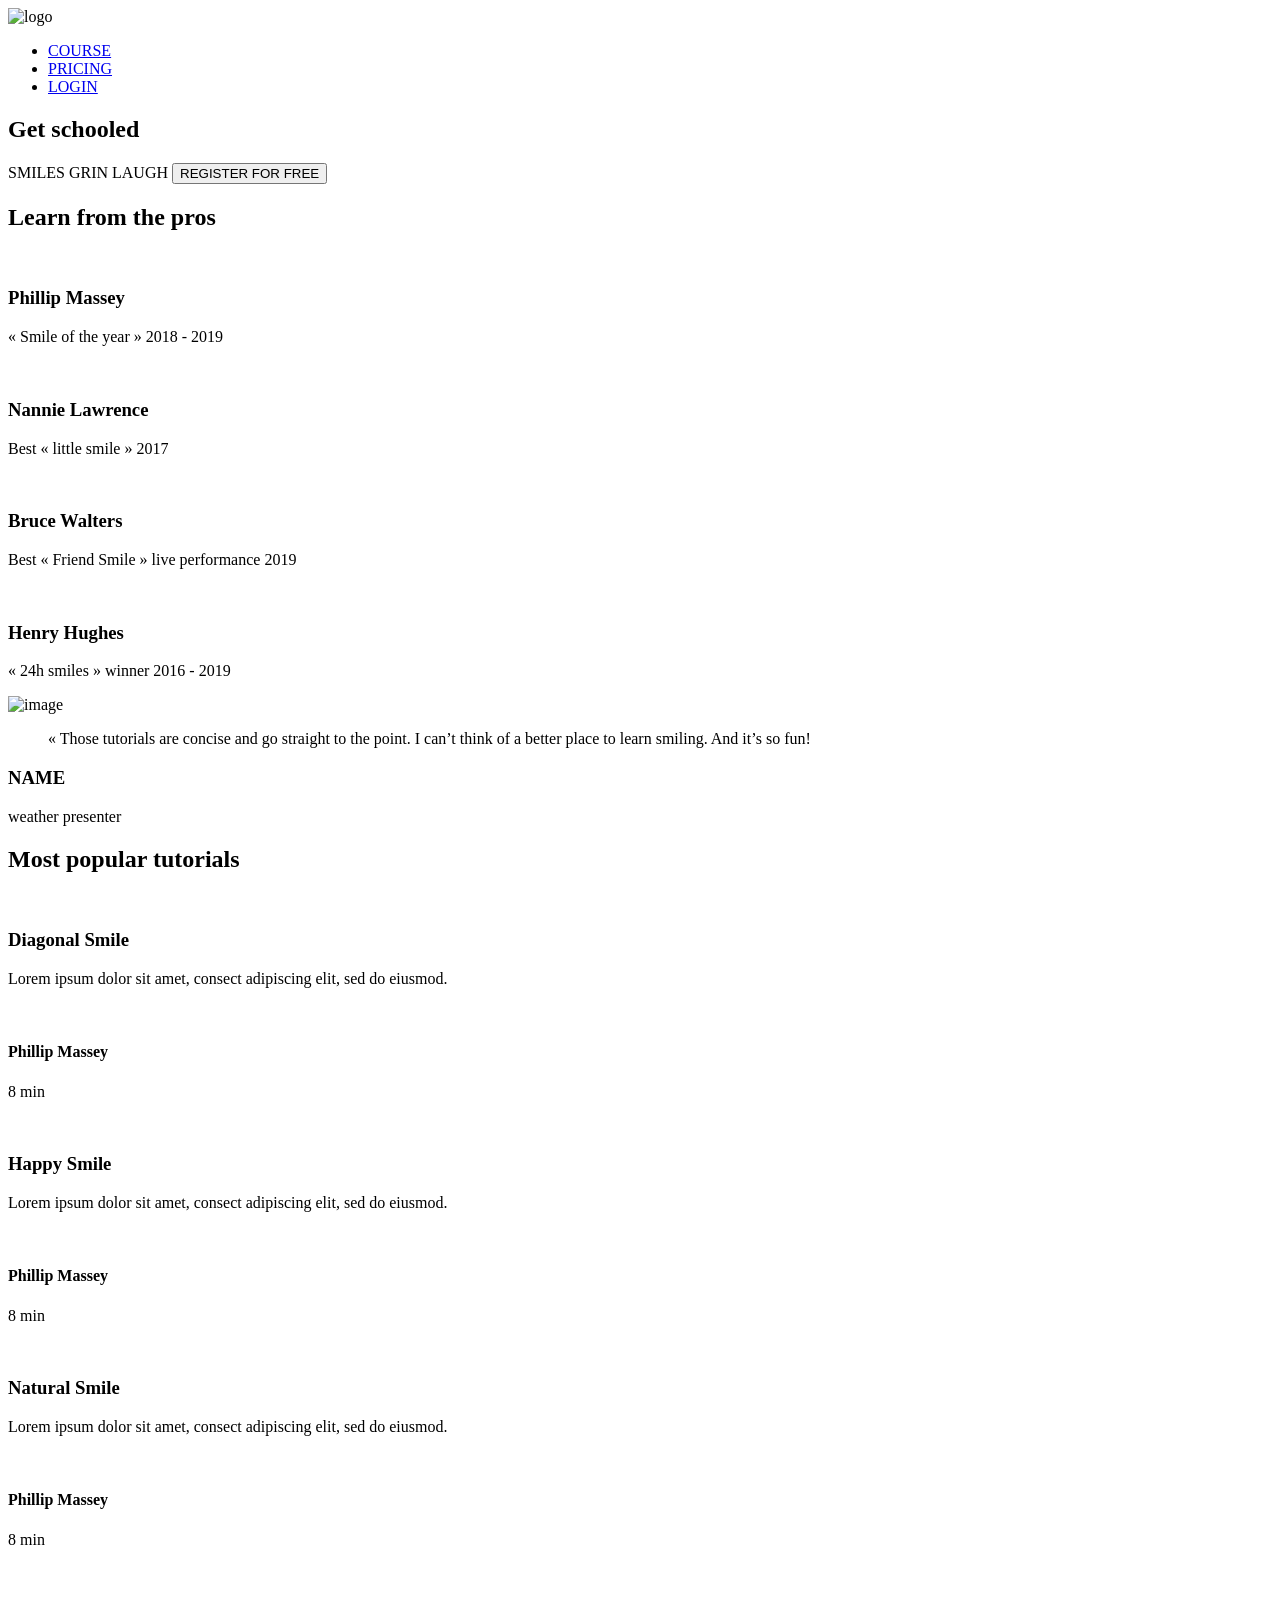
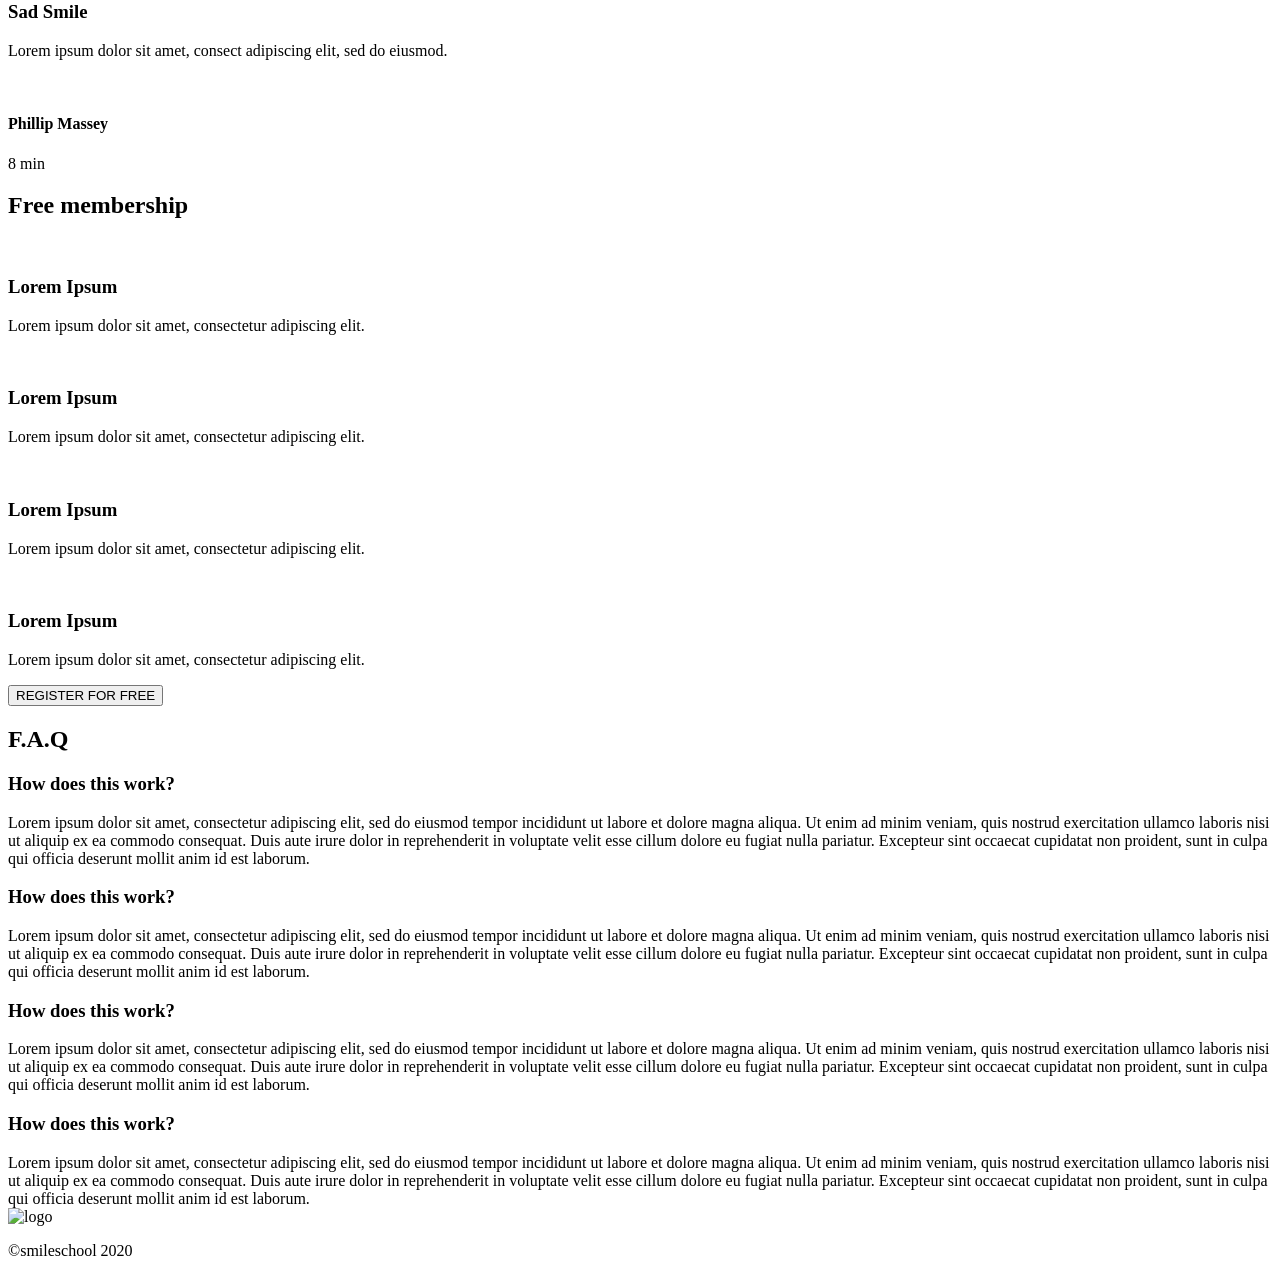
==== css_advanced/index.html @ 642b62f1 "add index.html and README.md to css_advanced" ====
<!DOCTYPE html>
<html lang="en">
<head>
    <meta charset="UTF-8">
    <meta name="viewport" content="width=device-width, initial-scale=1.0">
    <script src="https://kit.fontawesome.com/4a2b055604.js" crossorigin="anonymous"></script>
    <title>Document</title>
</head>
<body>
    <header>
        <nav>
            <img src="https://fakeimg.pl/250x250?text=Sample+Logo" alt="logo">
          
            <ul>
                <li><a href="#">COURSE</a></li>
                <li><a href="#">PRICING</a></li>
                <li><a href="#">LOGIN</a></li>
            </ul>
        </nav>
        
    </header>
    <main>
        <section>
            <div>
                <h1>Get schooled</h1>
                <span>SMILES</span>
                <span>GRIN</span>
                <span>LAUGH</span>
                <button>REGISTER FOR FREE</button>
            </div>
            <div>
                <h2>Learn from the pros</h2>
                <div>
                    <div>
                        <img src="./images/1 (3).png" alt="">
                        <h3>Phillip Massey</h3>
                        <p>« Smile of the year » 2018 - 2019</p>
                    </div>
                    <div>
                        <img src="./images/6.png" alt="">
                        <h3>Nannie Lawrence</h3>
                        <p>Best « little smile » 2017</p>
                    </div>
                    <div>
                        <img src="./images/7.png" alt="">
                        <h3>Bruce Walters</h3>
                        <p>Best « Friend Smile » live performance 2019</p>
                    </div>
                    <div>
                        <img src="./images/8.png" alt="">
                        <h3>Henry Hughes</h3>
                        <p>« 24h smiles » winner 2016 - 2019</p>
                    </div>
                </div>
            </div>
        </section>
        <section>
            <div>
                <img src="./images/Bitmap.png" alt="image">
            </div>
            <div>
                <blockquote>« Those tutorials are concise and go straight to the point. I can’t think of a better place to learn smiling. And it’s so fun!</blockquote>
                <h3>NAME</h3>
                <P>weather presenter</P>
            </div>
        </section>
        <section>
            <h2>Most popular tutorials</h2>
            <div>
                <img src="./images/Bitmap (1).png" alt="">
                <h3>Diagonal Smile</h3>
                <p>Lorem ipsum dolor sit amet, consect adipiscing elit, sed do eiusmod.</p>
                <div>
                    <img src="./images/1 (3).png" alt="">
                    <h4>Phillip Massey</h4>
                </div>
                <div>
                    <div><i class="fa-solid fa-star"></i></div>
                    <div><i class="fa-solid fa-star"></i></div>
                    <div><i class="fa-solid fa-star"></i></div>
                    <div><i class="fa-solid fa-star"></i></div>
                    <div><i class="fa-solid fa-star"></i></div>
                </div>
                <p>8 min</p>
            </div>
            <div>
                <img src="./images/Bitmap (4).png" alt="">
                <h3>Happy Smile</h3>
                <p>Lorem ipsum dolor sit amet, consect adipiscing elit, sed do eiusmod.</p>
                <div>
                    <img src="./images/1 (3).png" alt="">
                    <h4>Phillip Massey</h4>
                </div>
                <div>
                    <div><i class="fa-solid fa-star"></i></div>
                    <div><i class="fa-solid fa-star"></i></div>
                    <div><i class="fa-solid fa-star"></i></div>
                    <div><i class="fa-solid fa-star"></i></div>
                    <div><i class="fa-solid fa-star"></i></div>
                </div>
                <p>8 min</p>
            </div>
            <div>
                <img src="./images/Bitmap (3).png" alt="">
                <h3>Natural Smile</h3>
                <p>Lorem ipsum dolor sit amet, consect adipiscing elit, sed do eiusmod.</p>
                <div>
                    <img src="./images/1 (3).png" alt="">
                    <h4>Phillip Massey</h4>
                </div>
                <div>
                    <div><i class="fa-solid fa-star"></i></div>
                    <div><i class="fa-solid fa-star"></i></div>
                    <div><i class="fa-solid fa-star"></i></div>
                    <div><i class="fa-solid fa-star"></i></div>
                    <div><i class="fa-solid fa-star"></i></div>
                </div>
                <p>8 min</p>
            </div>
            <div>
                <img src="./images/Bitmap (2).png" alt="">
                <h3>Sad Smile</h3>
                <p>Lorem ipsum dolor sit amet, consect adipiscing elit, sed do eiusmod.</p>
                <div>
                    <img src="./images/1 (3).png" alt="">
                    <h4>Phillip Massey</h4>
                </div>
                <div>
                    <div><i class="fa-solid fa-star"></i></div>
                    <div><i class="fa-solid fa-star"></i></div>
                    <div><i class="fa-solid fa-star"></i></div>
                    <div><i class="fa-solid fa-star"></i></div>
                    <div><i class="fa-solid fa-star"></i></div>
                </div>
                <p>8 min</p>
            </div>
        </section>
        <section>
            <h2>Free membership</h2>
            <div>
                <img src="./images/smile.svg" alt="">
                <h3>Lorem Ipsum</h3>
                <p>Lorem ipsum dolor sit amet, consectetur adipiscing elit.</p>
            </div>
            <div>
                <img src="./images/smile.svg" alt="">
                <h3>Lorem Ipsum</h3>
                <p>Lorem ipsum dolor sit amet, consectetur adipiscing elit.</p>
            </div>
            <div>
                <img src="./images/smile.svg" alt="">
                <h3>Lorem Ipsum</h3>
                <p>Lorem ipsum dolor sit amet, consectetur adipiscing elit.</p>
            </div>
            <div>
                <img src="./images/smile.svg" alt="">
                <h3>Lorem Ipsum</h3>
                <p>Lorem ipsum dolor sit amet, consectetur adipiscing elit.</p>
            </div>
            <button>REGISTER FOR FREE</button>
        </section>
        <section>
            <h2>F.A.Q</h2>
            <div>
                <div>
                    <div>
                        <h3>How does this work?</h3>
                    </div>
                    <div>
                        Lorem ipsum dolor sit amet, consectetur adipiscing elit, sed do eiusmod tempor incididunt ut labore et dolore magna aliqua. Ut enim ad minim veniam, quis nostrud exercitation ullamco laboris nisi ut aliquip ex ea commodo consequat. Duis aute irure dolor in reprehenderit in voluptate velit esse cillum dolore eu fugiat nulla pariatur. Excepteur sint occaecat cupidatat non proident, sunt in culpa qui officia deserunt mollit anim id est laborum.
                    </div>

                    <div>
                        <h3>How does this work?</h3>
                    </div>
                    <div>
                        Lorem ipsum dolor sit amet, consectetur adipiscing elit, sed do eiusmod tempor incididunt ut labore et dolore magna aliqua. Ut enim ad minim veniam, quis nostrud exercitation ullamco laboris nisi ut aliquip ex ea commodo consequat. Duis aute irure dolor in reprehenderit in voluptate velit esse cillum dolore eu fugiat nulla pariatur. Excepteur sint occaecat cupidatat non proident, sunt in culpa qui officia deserunt mollit anim id est laborum.
                    </div>
                </div>
                <div>
                    <div>
                        <h3>How does this work?</h3>
                    </div>
                    <div>
                        Lorem ipsum dolor sit amet, consectetur adipiscing elit, sed do eiusmod tempor incididunt ut labore et dolore magna aliqua. Ut enim ad minim veniam, quis nostrud exercitation ullamco laboris nisi ut aliquip ex ea commodo consequat. Duis aute irure dolor in reprehenderit in voluptate velit esse cillum dolore eu fugiat nulla pariatur. Excepteur sint occaecat cupidatat non proident, sunt in culpa qui officia deserunt mollit anim id est laborum.
                    </div>
                    <div>
                        <h3>How does this work?</h3>
                    </div>
                    <div>
                        Lorem ipsum dolor sit amet, consectetur adipiscing elit, sed do eiusmod tempor incididunt ut labore et dolore magna aliqua. Ut enim ad minim veniam, quis nostrud exercitation ullamco laboris nisi ut aliquip ex ea commodo consequat. Duis aute irure dolor in reprehenderit in voluptate velit esse cillum dolore eu fugiat nulla pariatur. Excepteur sint occaecat cupidatat non proident, sunt in culpa qui officia deserunt mollit anim id est laborum.
                    </div>
                </div>
            </div>
        </section>
    </main>
    <footer>
        <section>
            <div>
                <img src="https://fakeimg.pl/250x250?text=Sample+Logo" alt="logo">
                <div>
                    <i class="fa-brands fa-facebook"></i>
                    <i class="fa-brands fa-twitter"></i>
                    <i class="fa-brands fa-instagram"></i>
                </div>
            </div>
            <p>©smileschool 2020</p>
        </section>
    </footer>
</body>
</html>
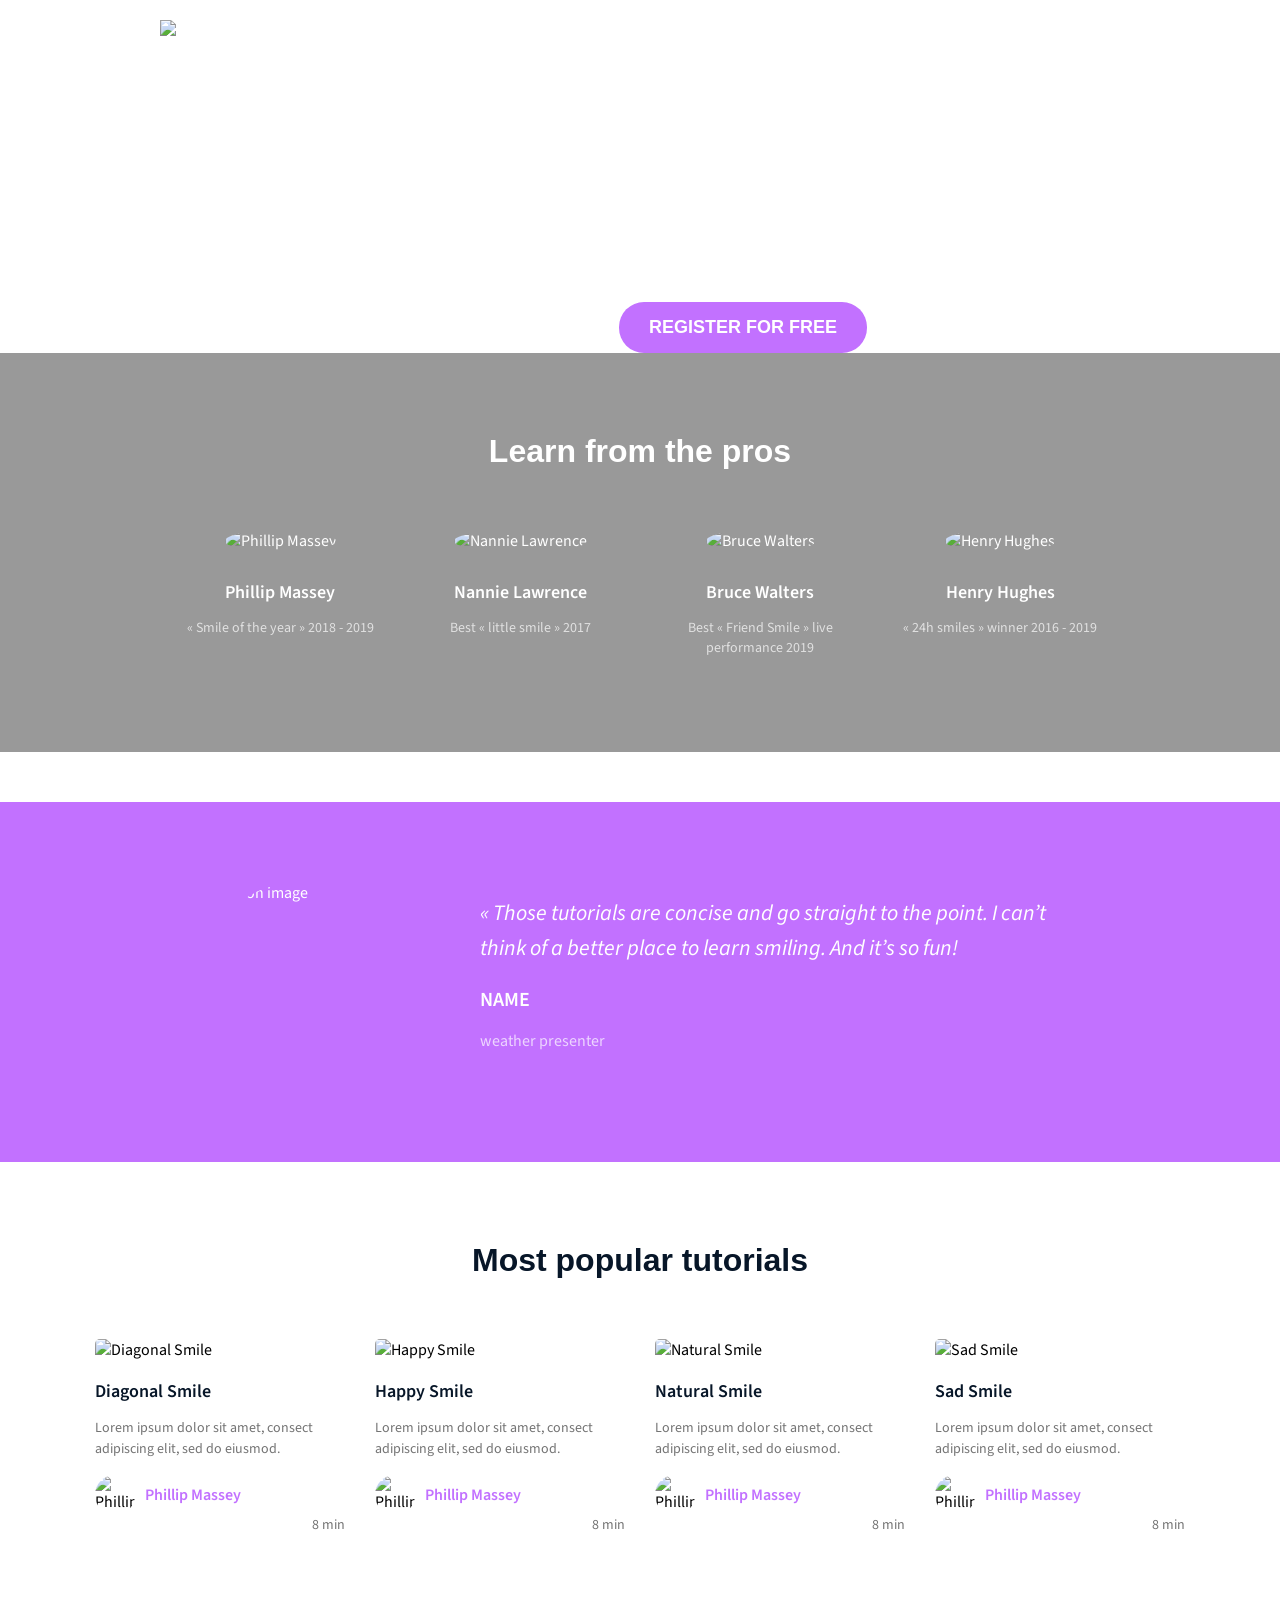
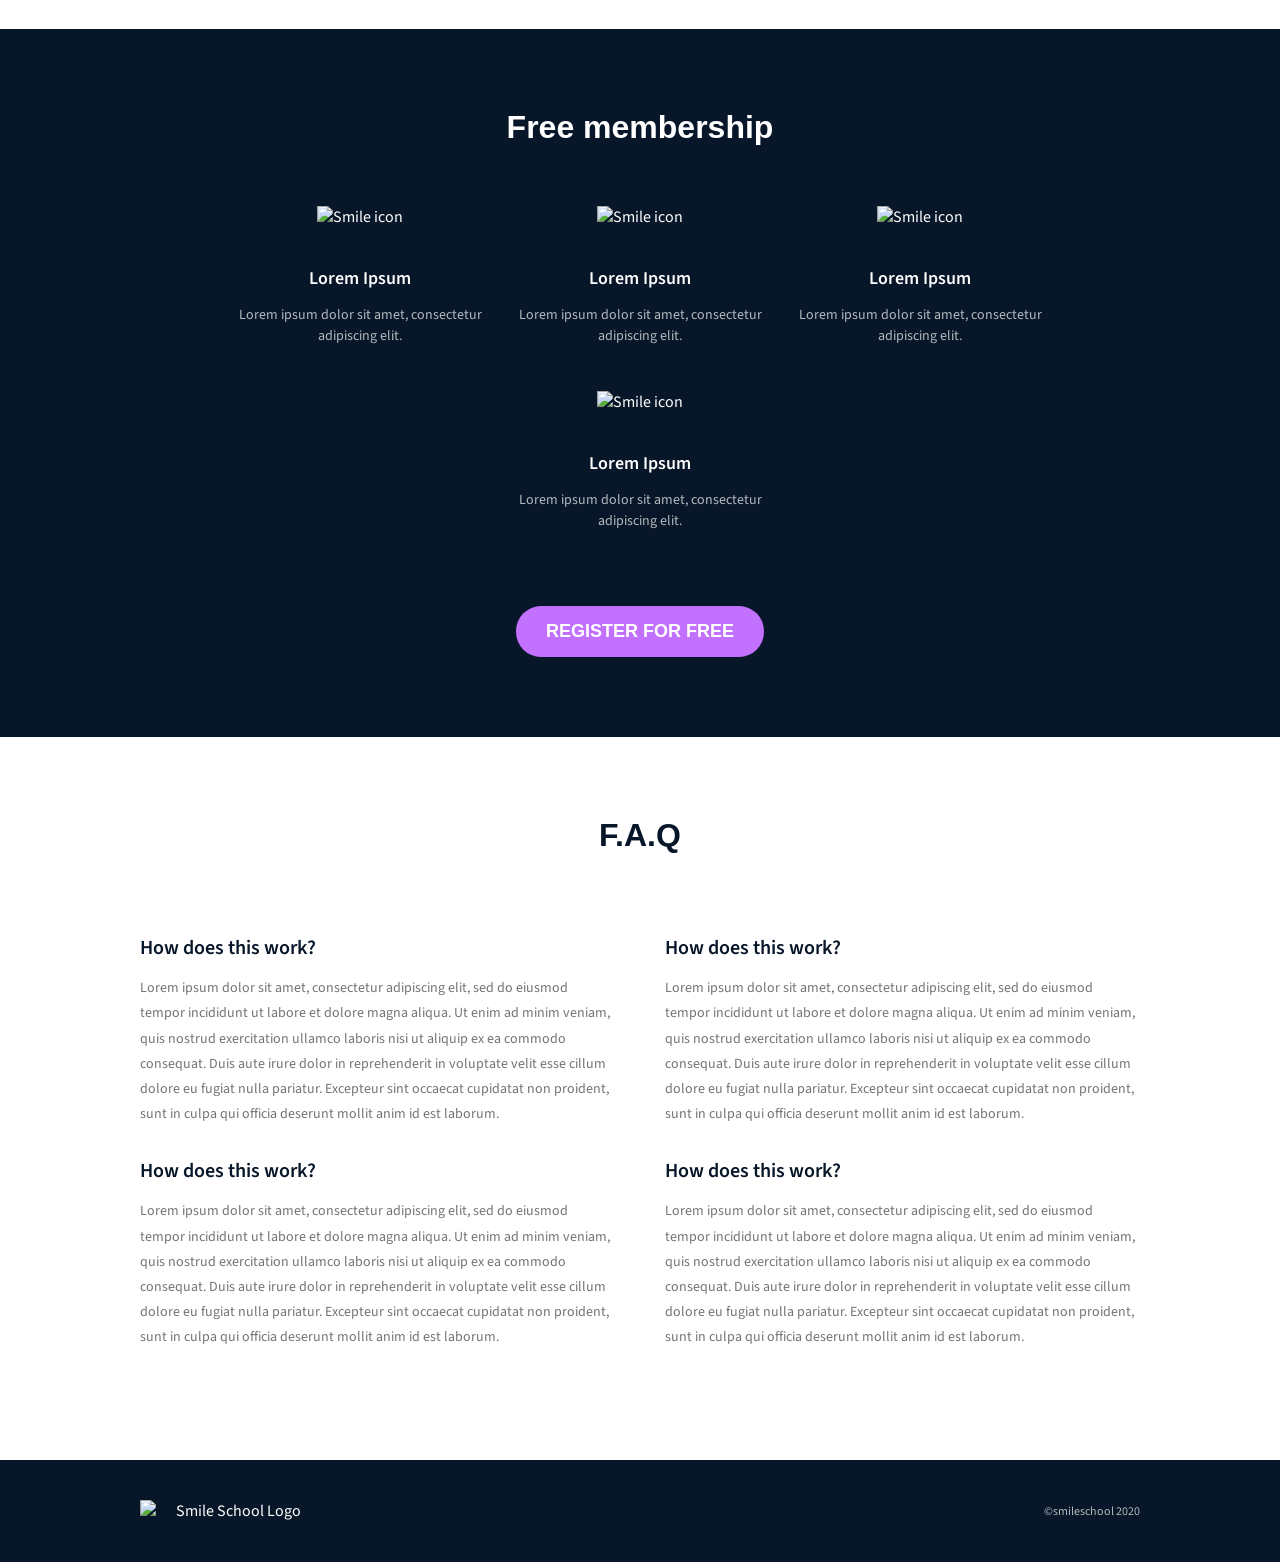
==== commit b4f70d7d: "Update index.html" ====
--- a/css_advanced/index.html
+++ b/css_advanced/index.html
@@ -4,13 +4,20 @@
     <meta charset="UTF-8">
     <meta name="viewport" content="width=device-width, initial-scale=1.0">
     <script src="https://kit.fontawesome.com/4a2b055604.js" crossorigin="anonymous"></script>
-    <title>Document</title>
+    <title>Smile School</title> <!-- Updated title as per Figma's implied name -->
+    <link rel="stylesheet" href="styles.css">
+    <!-- Links for fonts as per Figma: Source Sans Pro and Spin Cycle OT -->
+    <link href="https://fonts.googleapis.com/css2?family=Source+Sans+Pro:wght@400;600;700&display=swap" rel="stylesheet">
+    <link href="https://fonts.googleapis.com/css2?family=Red+Hat+Display:wght@700&display=swap" rel="stylesheet">
+    <!-- Using Red Hat Display as a close alternative to Spin Cycle OT, as Spin Cycle OT is not commonly available via Google Fonts. 
+         If Spin Cycle OT is a local font or custom font, it would need to be served via @font-face in CSS. -->
 </head>
 <body>
     <header>
         <nav>
-            <img src="https://fakeimg.pl/250x250?text=Sample+Logo" alt="logo">
-          
+            <!-- Assuming a proper logo image path, replaced placeholder -->
+            <img src="./images/SmileSchoolLogo.png" alt="Smile School Logo"> 
+            
             <ul>
                 <li><a href="#">COURSE</a></li>
                 <li><a href="#">PRICING</a></li>
@@ -20,185 +27,191 @@
         
     </header>
     <main>
-        <section>
-            <div>
+        <section class="hero-section">
+            <div class="hero-content">
                 <h1>Get schooled</h1>
                 <span>SMILES</span>
                 <span>GRIN</span>
                 <span>LAUGH</span>
-                <button>REGISTER FOR FREE</button>
-            </div>
-            <div>
+                <button class="button">REGISTER FOR FREE</button>
+            </div>
+            <div class="pros-section">
                 <h2>Learn from the pros</h2>
-                <div>
-                    <div>
-                        <img src="./images/1 (3).png" alt="">
+                <div class="pros-cards">
+                    <div class="pro-card">
+                        <img src="./images/1 (3).png" alt="Phillip Massey">
                         <h3>Phillip Massey</h3>
-                        <p>« Smile of the year » 2018 - 2019</p>
-                    </div>
-                    <div>
-                        <img src="./images/6.png" alt="">
+                        <p>« Smile of the year » 2018 - 2019</p>
+                    </div>
+                    <div class="pro-card">
+                        <img src="./images/6.png" alt="Nannie Lawrence">
                         <h3>Nannie Lawrence</h3>
-                        <p>Best « little smile » 2017</p>
-                    </div>
-                    <div>
-                        <img src="./images/7.png" alt="">
+                        <p>Best « little smile » 2017</p>
+                    </div>
+                    <div class="pro-card">
+                        <img src="./images/7.png" alt="Bruce Walters">
                         <h3>Bruce Walters</h3>
-                        <p>Best « Friend Smile » live performance 2019</p>
-                    </div>
-                    <div>
-                        <img src="./images/8.png" alt="">
+                        <p>Best « Friend Smile » live performance 2019</p>
+                    </div>
+                    <div class="pro-card">
+                        <img src="./images/8.png" alt="Henry Hughes">
                         <h3>Henry Hughes</h3>
-                        <p>« 24h smiles » winner 2016 - 2019</p>
-                    </div>
-                </div>
-            </div>
-        </section>
-        <section>
-            <div>
-                <img src="./images/Bitmap.png" alt="image">
-            </div>
-            <div>
-                <blockquote>« Those tutorials are concise and go straight to the point. I can’t think of a better place to learn smiling. And it’s so fun!</blockquote>
-                <h3>NAME</h3>
-                <P>weather presenter</P>
-            </div>
-        </section>
-        <section>
+                        <p>« 24h smiles » winner 2016 - 2019</p>
+                    </div>
+                </div>
+            </div>
+        </section>
+        <section class="quote-section">
+            <img src="./images/Bitmap.png" alt="Person image">
+            <div class="quote-content">
+                <blockquote>« Those tutorials are concise and go straight to the point. I can’t think of a better place to learn smiling. And it’s so fun!</blockquote>
+                <h3>NAME</h3> <!-- Placeholder NAME, replace if actual name is available -->
+                <p>weather presenter</p>
+            </div>
+        </section>
+        <section class="videos-section">
             <h2>Most popular tutorials</h2>
-            <div>
-                <img src="./images/Bitmap (1).png" alt="">
-                <h3>Diagonal Smile</h3>
-                <p>Lorem ipsum dolor sit amet, consect adipiscing elit, sed do eiusmod.</p>
-                <div>
-                    <img src="./images/1 (3).png" alt="">
-                    <h4>Phillip Massey</h4>
-                </div>
-                <div>
-                    <div><i class="fa-solid fa-star"></i></div>
-                    <div><i class="fa-solid fa-star"></i></div>
-                    <div><i class="fa-solid fa-star"></i></div>
-                    <div><i class="fa-solid fa-star"></i></div>
-                    <div><i class="fa-solid fa-star"></i></div>
-                </div>
-                <p>8 min</p>
-            </div>
-            <div>
-                <img src="./images/Bitmap (4).png" alt="">
-                <h3>Happy Smile</h3>
-                <p>Lorem ipsum dolor sit amet, consect adipiscing elit, sed do eiusmod.</p>
-                <div>
-                    <img src="./images/1 (3).png" alt="">
-                    <h4>Phillip Massey</h4>
-                </div>
-                <div>
-                    <div><i class="fa-solid fa-star"></i></div>
-                    <div><i class="fa-solid fa-star"></i></div>
-                    <div><i class="fa-solid fa-star"></i></div>
-                    <div><i class="fa-solid fa-star"></i></div>
-                    <div><i class="fa-solid fa-star"></i></div>
-                </div>
-                <p>8 min</p>
-            </div>
-            <div>
-                <img src="./images/Bitmap (3).png" alt="">
-                <h3>Natural Smile</h3>
-                <p>Lorem ipsum dolor sit amet, consect adipiscing elit, sed do eiusmod.</p>
-                <div>
-                    <img src="./images/1 (3).png" alt="">
-                    <h4>Phillip Massey</h4>
-                </div>
-                <div>
-                    <div><i class="fa-solid fa-star"></i></div>
-                    <div><i class="fa-solid fa-star"></i></div>
-                    <div><i class="fa-solid fa-star"></i></div>
-                    <div><i class="fa-solid fa-star"></i></div>
-                    <div><i class="fa-solid fa-star"></i></div>
-                </div>
-                <p>8 min</p>
-            </div>
-            <div>
-                <img src="./images/Bitmap (2).png" alt="">
-                <h3>Sad Smile</h3>
-                <p>Lorem ipsum dolor sit amet, consect adipiscing elit, sed do eiusmod.</p>
-                <div>
-                    <img src="./images/1 (3).png" alt="">
-                    <h4>Phillip Massey</h4>
-                </div>
-                <div>
-                    <div><i class="fa-solid fa-star"></i></div>
-                    <div><i class="fa-solid fa-star"></i></div>
-                    <div><i class="fa-solid fa-star"></i></div>
-                    <div><i class="fa-solid fa-star"></i></div>
-                    <div><i class="fa-solid fa-star"></i></div>
-                </div>
-                <p>8 min</p>
-            </div>
-        </section>
-        <section>
+            <div class="video-list">
+                <div class="video-card">
+                    <div class="thumbnail">
+                        <img src="./images/Bitmap (1).png" alt="Diagonal Smile">
+                        <i class="fas fa-play play-button"></i> <!-- Play button added -->
+                    </div>
+                    <h3>Diagonal Smile</h3>
+                    <p class="description">Lorem ipsum dolor sit amet, consect adipiscing elit, sed do eiusmod.</p>
+                    <div class="author-info">
+                        <img src="./images/1 (3).png" alt="Phillip Massey">
+                        <h4>Phillip Massey</h4>
+                    </div>
+                    <div class="rating">
+                        <div><i class="fa-solid fa-star"></i></div>
+                        <div><i class="fa-solid fa-star"></i></div>
+                        <div><i class="fa-solid fa-star"></i></div>
+                        <div><i class="fa-solid fa-star"></i></div>
+                        <div><i class="fa-solid fa-star star-empty"></i></div> <!-- Adjusted for 4 stars filled -->
+                    </div>
+                    <p class="duration">8 min</p>
+                </div>
+                <div class="video-card">
+                    <div class="thumbnail">
+                        <img src="./images/Bitmap (4).png" alt="Happy Smile">
+                        <i class="fas fa-play play-button"></i> <!-- Play button added -->
+                    </div>
+                    <h3>Happy Smile</h3>
+                    <p class="description">Lorem ipsum dolor sit amet, consect adipiscing elit, sed do eiusmod.</p>
+                    <div class="author-info">
+                        <img src="./images/1 (3).png" alt="Phillip Massey">
+                        <h4>Phillip Massey</h4>
+                    </div>
+                    <div class="rating">
+                        <div><i class="fa-solid fa-star"></i></div>
+                        <div><i class="fa-solid fa-star"></i></div>
+                        <div><i class="fa-solid fa-star"></i></div>
+                        <div><i class="fa-solid fa-star"></i></div>
+                        <div><i class="fa-solid fa-star star-empty"></i></div> <!-- Adjusted for 4 stars filled -->
+                    </div>
+                    <p class="duration">8 min</p>
+                </div>
+                <div class="video-card">
+                    <div class="thumbnail">
+                        <img src="./images/Bitmap (3).png" alt="Natural Smile">
+                        <i class="fas fa-play play-button"></i> <!-- Play button added -->
+                    </div>
+                    <h3>Natural Smile</h3>
+                    <p class="description">Lorem ipsum dolor sit amet, consect adipiscing elit, sed do eiusmod.</p>
+                    <div class="author-info">
+                        <img src="./images/1 (3).png" alt="Phillip Massey">
+                        <h4>Phillip Massey</h4>
+                    </div>
+                    <div class="rating">
+                        <div><i class="fa-solid fa-star"></i></div>
+                        <div><i class="fa-solid fa-star"></i></div>
+                        <div><i class="fa-solid fa-star"></i></div>
+                        <div><i class="fa-solid fa-star"></i></div>
+                        <div><i class="fa-solid fa-star star-empty"></i></div> <!-- Adjusted for 4 stars filled -->
+                    </div>
+                    <p class="duration">8 min</p>
+                </div>
+                <div class="video-card">
+                    <div class="thumbnail">
+                        <img src="./images/Bitmap (2).png" alt="Sad Smile">
+                        <i class="fas fa-play play-button"></i> <!-- Play button added -->
+                    </div>
+                    <h3>Sad Smile</h3>
+                    <p class="description">Lorem ipsum dolor sit amet, consect adipiscing elit, sed do eiusmod.</p>
+                    <div class="author-info">
+                        <img src="./images/1 (3).png" alt="Phillip Massey">
+                        <h4>Phillip Massey</h4>
+                    </div>
+                    <div class="rating">
+                        <div><i class="fa-solid fa-star"></i></div>
+                        <div><i class="fa-solid fa-star"></i></div>
+                        <div><i class="fa-solid fa-star"></i></div>
+                        <div><i class="fa-solid fa-star"></i></div>
+                        <div><i class="fa-solid fa-star star-empty"></i></div> <!-- Adjusted for 4 stars filled -->
+                    </div>
+                    <p class="duration">8 min</p>
+                </div>
+            </div>
+        </section>
+        <section class="membership-section">
             <h2>Free membership</h2>
-            <div>
-                <img src="./images/smile.svg" alt="">
-                <h3>Lorem Ipsum</h3>
-                <p>Lorem ipsum dolor sit amet, consectetur adipiscing elit.</p>
-            </div>
-            <div>
-                <img src="./images/smile.svg" alt="">
-                <h3>Lorem Ipsum</h3>
-                <p>Lorem ipsum dolor sit amet, consectetur adipiscing elit.</p>
-            </div>
-            <div>
-                <img src="./images/smile.svg" alt="">
-                <h3>Lorem Ipsum</h3>
-                <p>Lorem ipsum dolor sit amet, consectetur adipiscing elit.</p>
-            </div>
-            <div>
-                <img src="./images/smile.svg" alt="">
-                <h3>Lorem Ipsum</h3>
-                <p>Lorem ipsum dolor sit amet, consectetur adipiscing elit.</p>
-            </div>
-            <button>REGISTER FOR FREE</button>
-        </section>
-        <section>
+            <div class="membership-list">
+                <div class="membership-card">
+                    <img src="./images/smile.svg" alt="Smile icon">
+                    <h3>Lorem Ipsum</h3>
+                    <p>Lorem ipsum dolor sit amet, consectetur adipiscing elit.</p>
+                </div>
+                <div class="membership-card">
+                    <img src="./images/smile.svg" alt="Smile icon">
+                    <h3>Lorem Ipsum</h3>
+                    <p>Lorem ipsum dolor sit amet, consectetur adipiscing elit.</p>
+                </div>
+                <div class="membership-card">
+                    <img src="./images/smile.svg" alt="Smile icon">
+                    <h3>Lorem Ipsum</h3>
+                    <p>Lorem ipsum dolor sit amet, consectetur adipiscing elit.</p>
+                </div>
+                <div class="membership-card">
+                    <img src="./images/smile.svg" alt="Smile icon">
+                    <h3>Lorem Ipsum</h3>
+                    <p>Lorem ipsum dolor sit amet, consectetur adipiscing elit.</p>
+                </div>
+            </div>
+            <button class="button">REGISTER FOR FREE</button>
+        </section>
+        <section class="faq-section">
             <h2>F.A.Q</h2>
-            <div>
-                <div>
-                    <div>
-                        <h3>How does this work?</h3>
-                    </div>
-                    <div>
-                        Lorem ipsum dolor sit amet, consectetur adipiscing elit, sed do eiusmod tempor incididunt ut labore et dolore magna aliqua. Ut enim ad minim veniam, quis nostrud exercitation ullamco laboris nisi ut aliquip ex ea commodo consequat. Duis aute irure dolor in reprehenderit in voluptate velit esse cillum dolore eu fugiat nulla pariatur. Excepteur sint occaecat cupidatat non proident, sunt in culpa qui officia deserunt mollit anim id est laborum.
-                    </div>
-
-                    <div>
-                        <h3>How does this work?</h3>
-                    </div>
-                    <div>
-                        Lorem ipsum dolor sit amet, consectetur adipiscing elit, sed do eiusmod tempor incididunt ut labore et dolore magna aliqua. Ut enim ad minim veniam, quis nostrud exercitation ullamco laboris nisi ut aliquip ex ea commodo consequat. Duis aute irure dolor in reprehenderit in voluptate velit esse cillum dolore eu fugiat nulla pariatur. Excepteur sint occaecat cupidatat non proident, sunt in culpa qui officia deserunt mollit anim id est laborum.
-                    </div>
-                </div>
-                <div>
-                    <div>
-                        <h3>How does this work?</h3>
-                    </div>
-                    <div>
-                        Lorem ipsum dolor sit amet, consectetur adipiscing elit, sed do eiusmod tempor incididunt ut labore et dolore magna aliqua. Ut enim ad minim veniam, quis nostrud exercitation ullamco laboris nisi ut aliquip ex ea commodo consequat. Duis aute irure dolor in reprehenderit in voluptate velit esse cillum dolore eu fugiat nulla pariatur. Excepteur sint occaecat cupidatat non proident, sunt in culpa qui officia deserunt mollit anim id est laborum.
-                    </div>
-                    <div>
-                        <h3>How does this work?</h3>
-                    </div>
-                    <div>
-                        Lorem ipsum dolor sit amet, consectetur adipiscing elit, sed do eiusmod tempor incididunt ut labore et dolore magna aliqua. Ut enim ad minim veniam, quis nostrud exercitation ullamco laboris nisi ut aliquip ex ea commodo consequat. Duis aute irure dolor in reprehenderit in voluptate velit esse cillum dolore eu fugiat nulla pariatur. Excepteur sint occaecat cupidatat non proident, sunt in culpa qui officia deserunt mollit anim id est laborum.
+            <div class="faq-columns">
+                <div class="faq-column">
+                    <div class="faq-item">
+                        <h3>How does this work?</h3>
+                        <p>Lorem ipsum dolor sit amet, consectetur adipiscing elit, sed do eiusmod tempor incididunt ut labore et dolore magna aliqua. Ut enim ad minim veniam, quis nostrud exercitation ullamco laboris nisi ut aliquip ex ea commodo consequat. Duis aute irure dolor in reprehenderit in voluptate velit esse cillum dolore eu fugiat nulla pariatur. Excepteur sint occaecat cupidatat non proident, sunt in culpa qui officia deserunt mollit anim id est laborum.</p>
+                    </div>
+                    <div class="faq-item">
+                        <h3>How does this work?</h3>
+                        <p>Lorem ipsum dolor sit amet, consectetur adipiscing elit, sed do eiusmod tempor incididunt ut labore et dolore magna aliqua. Ut enim ad minim veniam, quis nostrud exercitation ullamco laboris nisi ut aliquip ex ea commodo consequat. Duis aute irure dolor in reprehenderit in voluptate velit esse cillum dolore eu fugiat nulla pariatur. Excepteur sint occaecat cupidatat non proident, sunt in culpa qui officia deserunt mollit anim id est laborum.</p>
+                    </div>
+                </div>
+                <div class="faq-column">
+                    <div class="faq-item">
+                        <h3>How does this work?</h3>
+                        <p>Lorem ipsum dolor sit amet, consectetur adipiscing elit, sed do eiusmod tempor incididunt ut labore et dolore magna aliqua. Ut enim ad minim veniam, quis nostrud exercitation ullamco laboris nisi ut aliquip ex ea commodo consequat. Duis aute irure dolor in reprehenderit in voluptate velit esse cillum dolore eu fugiat nulla pariatur. Excepteur sint occaecat cupidatat non proident, sunt in culpa qui officia deserunt mollit anim id est laborum.</p>
+                    </div>
+                    <div class="faq-item">
+                        <h3>How does this work?</h3>
+                        <p>Lorem ipsum dolor sit amet, consectetur adipiscing elit, sed do eiusmod tempor incididunt ut labore et dolore magna aliqua. Ut enim ad minim veniam, quis nostrud exercitation ullamco laboris nisi ut aliquip ex ea commodo consequat. Duis aute irure dolor in reprehenderit in voluptate velit esse cillum dolore eu fugiat nulla pariatur. Excepteur sint occaecat cupidatat non proident, sunt in culpa qui officia deserunt mollit anim id est laborum.</p>
                     </div>
                 </div>
             </div>
         </section>
     </main>
     <footer>
-        <section>
-            <div>
-                <img src="https://fakeimg.pl/250x250?text=Sample+Logo" alt="logo">
-                <div>
+        <section class="footer-content">
+            <div class="footer-brand">
+                <!-- Assuming a proper logo image path, replaced placeholder -->
+                <img src="./images/SmileSchoolLogo.png" alt="Smile School Logo"> 
+                <div class="social-icons">
                     <i class="fa-brands fa-facebook"></i>
                     <i class="fa-brands fa-twitter"></i>
                     <i class="fa-brands fa-instagram"></i>
@@ -208,4 +221,4 @@
         </section>
     </footer>
 </body>
-</html>+</html>
--- a/css_advanced/styles.css
+++ b/css_advanced/styles.css
@@ -0,0 +1,537 @@
+/* Universal Box-Sizing for consistent layout */
+* {
+    box-sizing: border-box;
+}
+
+/* General Body Styles */
+body {
+    margin: 0;
+    font-family: 'Source Sans Pro', sans-serif; /* Primary font from Figma */
+    /* Fallback fonts if Source Sans Pro is not available */
+    -webkit-font-smoothing: antialiased;
+    -moz-osx-font-smoothing: grayscale;
+}
+
+/* Common Button Style */
+.button {
+    background-color: #C271FF; /* Button color from Figma */
+    color: white;
+    border: none;
+    padding: 15px 30px;
+    border-radius: 25px; /* Rounded corners for the button */
+    font-size: 18px;
+    font-weight: 600; /* Semi-bold */
+    cursor: pointer;
+    transition: opacity 0.3s ease;
+    text-decoration: none; /* In case it's an anchor acting as a button */
+    display: inline-block; /* Allows padding and width */
+}
+
+.button:hover {
+    opacity: 0.9;
+}
+
+/* Common Heading Styles (Spin Cycle OT for H1, H2) */
+h1, h2 {
+    font-family: 'Spin Cycle OT', sans-serif; /* Heading font from Figma */
+    font-weight: 700; /* Bold */
+    margin-top: 0;
+    margin-bottom: 0;
+}
+
+/* Header Styles */
+header {
+    /* Background for the entire top section, including banner */
+    background-image: url('./images/Path.png'); /* Main background image for the header/banner */
+    background-size: cover;
+    background-position: center;
+    color: white;
+    padding-top: 20px; /* Padding for the nav */
+    /* The height of this section is determined by its content */
+}
+
+header nav {
+    display: flex;
+    justify-content: space-between;
+    align-items: center;
+    max-width: 1000px; /* Max width for content, adjust as per Figma */
+    margin: 0 auto; /* Center the navigation */
+    padding: 0 20px; /* Padding on sides */
+}
+
+header nav img {
+    /* Logo from Figma, assumed path from downloaded images */
+    /* The HTML has a placeholder, replace with actual logo from Figma if available */
+    /* Using image_30e888.jpg, I can infer the logo is white text 'SmileSchool' on a transparent background */
+    /* For demonstration, keeping current HTML image path, but it needs to be updated with the actual logo */
+    width: 180px; /* Adjust logo size based on Figma */
+    height: auto;
+    object-fit: contain;
+}
+
+header nav ul {
+    list-style: none;
+    margin: 0;
+    padding: 0;
+    display: flex;
+    gap: 30px; /* Space between navigation items */
+}
+
+header nav ul li a {
+    color: white;
+    text-decoration: none;
+    font-weight: 600; /* Semi-bold */
+    font-size: 14px;
+    transition: color 0.3s ease;
+}
+
+header nav ul li a:hover {
+    color: #C271FF; /* Highlight color on hover */
+}
+
+/* First Section (Hero Banner and Pros) */
+.hero-section {
+    text-align: center;
+    padding-bottom: 50px; /* Padding for the bottom of the hero section */
+    color: white;
+}
+
+.hero-content {
+    padding: 100px 20px 0; /* Top padding for the "Get schooled" part */
+}
+
+.hero-content h1 {
+    font-size: 100px; /* Large heading size from Figma */
+    margin-bottom: 20px;
+    line-height: 1; /* Tighter line height */
+}
+
+.hero-content span {
+    display: inline-block;
+    margin: 0 10px;
+    font-size: 16px; /* Smaller text for SMILES GRIN LAUGH */
+    font-weight: 700; /* Bold */
+    text-transform: uppercase;
+}
+
+.hero-content .button {
+    margin-top: 40px;
+}
+
+.pros-section {
+    padding: 80px 20px; /* Padding for "Learn from the pros" section */
+    background-color: rgba(0, 0, 0, 0.4); /* Dark overlay to make text readable on the background image */
+}
+
+.pros-section h2 {
+    font-size: 32px; /* Heading size for "Learn from the pros" */
+    margin-bottom: 60px;
+}
+
+.pros-cards {
+    display: flex;
+    justify-content: center;
+    flex-wrap: wrap;
+    gap: 40px; /* Space between the professional cards */
+    max-width: 1000px;
+    margin: 0 auto;
+}
+
+.pro-card {
+    text-align: center;
+    width: 200px; /* Fixed width for card as per Figma */
+}
+
+.pro-card img {
+    width: 150px; /* Professional image size */
+    height: 150px;
+    border-radius: 50%; /* Circular images */
+    object-fit: cover;
+    margin-bottom: 10px;
+}
+
+.pro-card h3 {
+    font-size: 18px;
+    margin-bottom: 5px;
+    color: white;
+    font-weight: 600;
+}
+
+.pro-card p {
+    font-size: 14px;
+    color: rgba(255, 255, 255, 0.7); /* Lighter color for description */
+    line-height: 1.4;
+}
+
+/* Quotes Section */
+.quote-section {
+    background-color: #C271FF; /* Background color for the quote section */
+    color: white;
+    display: flex;
+    align-items: center;
+    justify-content: center; /* Center content horizontally */
+    padding: 80px 50px;
+    gap: 80px; /* Space between image and quote */
+    flex-wrap: wrap; /* Allow wrapping on smaller screens */
+}
+
+.quote-section img {
+    width: 200px; /* Adjust image size as per Figma */
+    height: 200px;
+    border-radius: 50%; /* Circular image */
+    object-fit: cover;
+    flex-shrink: 0; /* Prevent image from shrinking */
+}
+
+.quote-content {
+    max-width: 600px; /* Max width for the quote text */
+    text-align: left;
+}
+
+.quote-content blockquote {
+    font-style: italic; /* From Figma design */
+    font-size: 22px; /* Adjust as per Figma */
+    line-height: 1.6;
+    margin: 0;
+}
+
+.quote-content h3 {
+    font-size: 20px;
+    margin-top: 20px;
+    margin-bottom: 5px;
+    font-weight: 600;
+}
+
+.quote-content p {
+    font-size: 16px;
+    color: rgba(255, 255, 255, 0.7);
+}
+
+/* Videos List Section */
+.videos-section {
+    padding: 80px 20px;
+    text-align: center;
+}
+
+.videos-section h2 {
+    font-size: 32px;
+    margin-bottom: 60px;
+    color: #071628; /* Dark text color for headings */
+}
+
+.video-list {
+    display: flex;
+    justify-content: center;
+    flex-wrap: wrap;
+    gap: 30px; /* Space between video cards */
+    max-width: 1100px;
+    margin: 0 auto;
+}
+
+.video-card {
+    width: 250px; /* Adjust video card width as per Figma */
+    text-align: left;
+}
+
+.video-card .thumbnail {
+    position: relative; /* For play button positioning */
+    margin-bottom: 15px;
+}
+
+.video-card .thumbnail img { /* Video thumbnail */
+    width: 100%;
+    height: 150px; /* Adjust height as per Figma */
+    object-fit: cover;
+    border-radius: 5px;
+}
+
+.video-card .thumbnail .play-button {
+    position: absolute;
+    top: 50%;
+    left: 50%;
+    transform: translate(-50%, -50%);
+    font-size: 60px; /* Large play icon */
+    color: white;
+    cursor: pointer;
+    opacity: 0.8;
+    transition: opacity 0.3s ease;
+}
+
+.video-card .thumbnail .play-button:hover {
+    opacity: 1;
+}
+
+
+.video-card h3 {
+    font-size: 18px;
+    margin-bottom: 10px;
+    color: #071628;
+    font-weight: 600;
+}
+
+.video-card .description { /* Description */
+    font-size: 14px;
+    line-height: 1.5;
+    color: #747474;
+    margin-bottom: 15px;
+}
+
+.video-card .author-info { /* Author info */
+    display: flex;
+    align-items: center;
+    gap: 10px;
+    margin-bottom: 10px;
+}
+
+.video-card .author-info img { /* Author image */
+    width: 40px;
+    height: 40px;
+    border-radius: 50%;
+    object-fit: cover;
+}
+
+.video-card .author-info h4 {
+    font-size: 16px;
+    color: #C271FF; /* Author name color */
+    margin: 0;
+    font-weight: 600;
+}
+
+.video-card .rating { /* Star rating */
+    display: flex;
+    gap: 5px;
+    align-items: center;
+    margin-bottom: 10px;
+}
+
+.video-card .rating .fa-star {
+    color: #C271FF; /* Star color */
+    font-size: 14px;
+}
+
+.video-card .duration { /* Duration */
+    font-size: 14px;
+    color: #747474;
+    text-align: right; /* Align duration to the right */
+    margin-top: -20px; /* Adjust position relative to stars */
+}
+
+/* Membership Section */
+.membership-section {
+    background-color: #071628; /* Dark background */
+    color: white;
+    padding: 80px 20px;
+    text-align: center;
+}
+
+.membership-section h2 {
+    font-size: 32px;
+    margin-bottom: 60px;
+}
+
+.membership-list {
+    display: flex;
+    justify-content: center;
+    flex-wrap: wrap;
+    gap: 30px; /* Space between membership benefit cards */
+    max-width: 1000px;
+    margin: 0 auto;
+}
+
+.membership-card {
+    width: 250px; /* Adjust card width as per Figma */
+    text-align: center;
+}
+
+.membership-card img {
+    width: 50px; /* Icon size */
+    height: 50px;
+    margin-bottom: 20px;
+    object-fit: contain; /* Ensure SVG scales correctly */
+}
+
+.membership-card h3 {
+    font-size: 18px;
+    margin-bottom: 10px;
+    font-weight: 600;
+}
+
+.membership-card p {
+    font-size: 14px;
+    line-height: 1.5;
+    color: rgba(255, 255, 255, 0.7);
+}
+
+.membership-section .button {
+    margin-top: 60px;
+}
+
+/* FAQ Section */
+.faq-section {
+    padding: 80px 20px;
+    text-align: center;
+}
+
+.faq-section h2 {
+    font-size: 32px;
+    margin-bottom: 60px;
+    color: #071628;
+}
+
+.faq-columns {
+    display: flex;
+    justify-content: center;
+    flex-wrap: wrap;
+    gap: 50px; /* Space between the two columns of FAQs */
+    max-width: 1000px;
+    margin: 0 auto;
+}
+
+.faq-column {
+    flex: 1; /* Make columns take equal width */
+    min-width: 300px; /* Minimum width for responsiveness */
+    max-width: 500px; /* Maximum width for larger screens */
+    text-align: left;
+}
+
+.faq-item {
+    margin-bottom: 30px; /* Space between FAQ items */
+}
+
+.faq-item h3 {
+    font-size: 20px;
+    color: #071628;
+    margin-bottom: 10px;
+    font-weight: 600;
+}
+
+.faq-item p { /* Paragraph content */
+    font-size: 14px;
+    line-height: 1.8;
+    color: #747474;
+}
+
+
+/* Footer Styles */
+footer {
+    background-color: #071628; /* Dark background */
+    color: white;
+    padding: 40px 20px;
+    text-align: center;
+}
+
+.footer-content {
+    display: flex;
+    justify-content: space-between;
+    align-items: center;
+    flex-wrap: wrap; /* Allow wrapping on smaller screens */
+    gap: 20px; /* Space between elements */
+    max-width: 1000px;
+    margin: 0 auto;
+}
+
+.footer-brand {
+    display: flex;
+    align-items: center;
+    gap: 50px; /* Space between logo and social icons */
+    flex-wrap: wrap; /* Allow wrapping for logo and social icons */
+    justify-content: center; /* Center items on smaller screens */
+}
+
+.footer-brand img {
+    /* Logo from Figma, similar to header logo */
+    width: 180px; /* Adjust logo size as per Figma */
+    height: auto;
+    object-fit: contain;
+}
+
+.social-icons { /* Social icons container */
+    display: flex;
+    gap: 20px;
+}
+
+.social-icons .fa-brands {
+    color: white;
+    font-size: 24px;
+    transition: color 0.3s ease;
+}
+
+.social-icons .fa-brands:hover {
+    color: #C271FF; /* Hover color for social icons */
+}
+
+.footer-content p {
+    font-size: 12px; /* Smaller font for copyright */
+    color: rgba(255, 255, 255, 0.7);
+    margin: 0;
+}
+
+/* Responsive adjustments */
+@media (max-width: 768px) {
+    header nav {
+        flex-direction: column;
+        gap: 20px;
+        padding: 0 10px;
+    }
+
+    header nav ul {
+        flex-direction: column;
+        gap: 15px;
+    }
+
+    .hero-content h1 {
+        font-size: 60px; /* Smaller font for mobile */
+    }
+
+    .hero-content span {
+        font-size: 18px;
+    }
+
+    .pros-section h2,
+    .videos-section h2,
+    .membership-section h2,
+    .faq-section h2 {
+        font-size: 28px;
+        margin-bottom: 40px;
+    }
+
+    .quote-section {
+        flex-direction: column;
+        text-align: center;
+        padding: 50px 20px;
+        gap: 40px;
+    }
+
+    .quote-content {
+        text-align: center;
+    }
+
+    .quote-section img {
+        margin-bottom: 20px;
+    }
+
+    .video-list,
+    .membership-list,
+    .faq-columns {
+        flex-direction: column;
+        align-items: center;
+        gap: 20px;
+    }
+
+    .video-card,
+    .membership-card,
+    .faq-column {
+        width: 100%; /* Full width on smaller screens */
+        max-width: 350px; /* Limit max width for readability */
+    }
+
+    .footer-content {
+        flex-direction: column;
+        gap: 30px;
+    }
+
+    .footer-brand {
+        flex-direction: column;
+        gap: 20px;
+    }
+}
